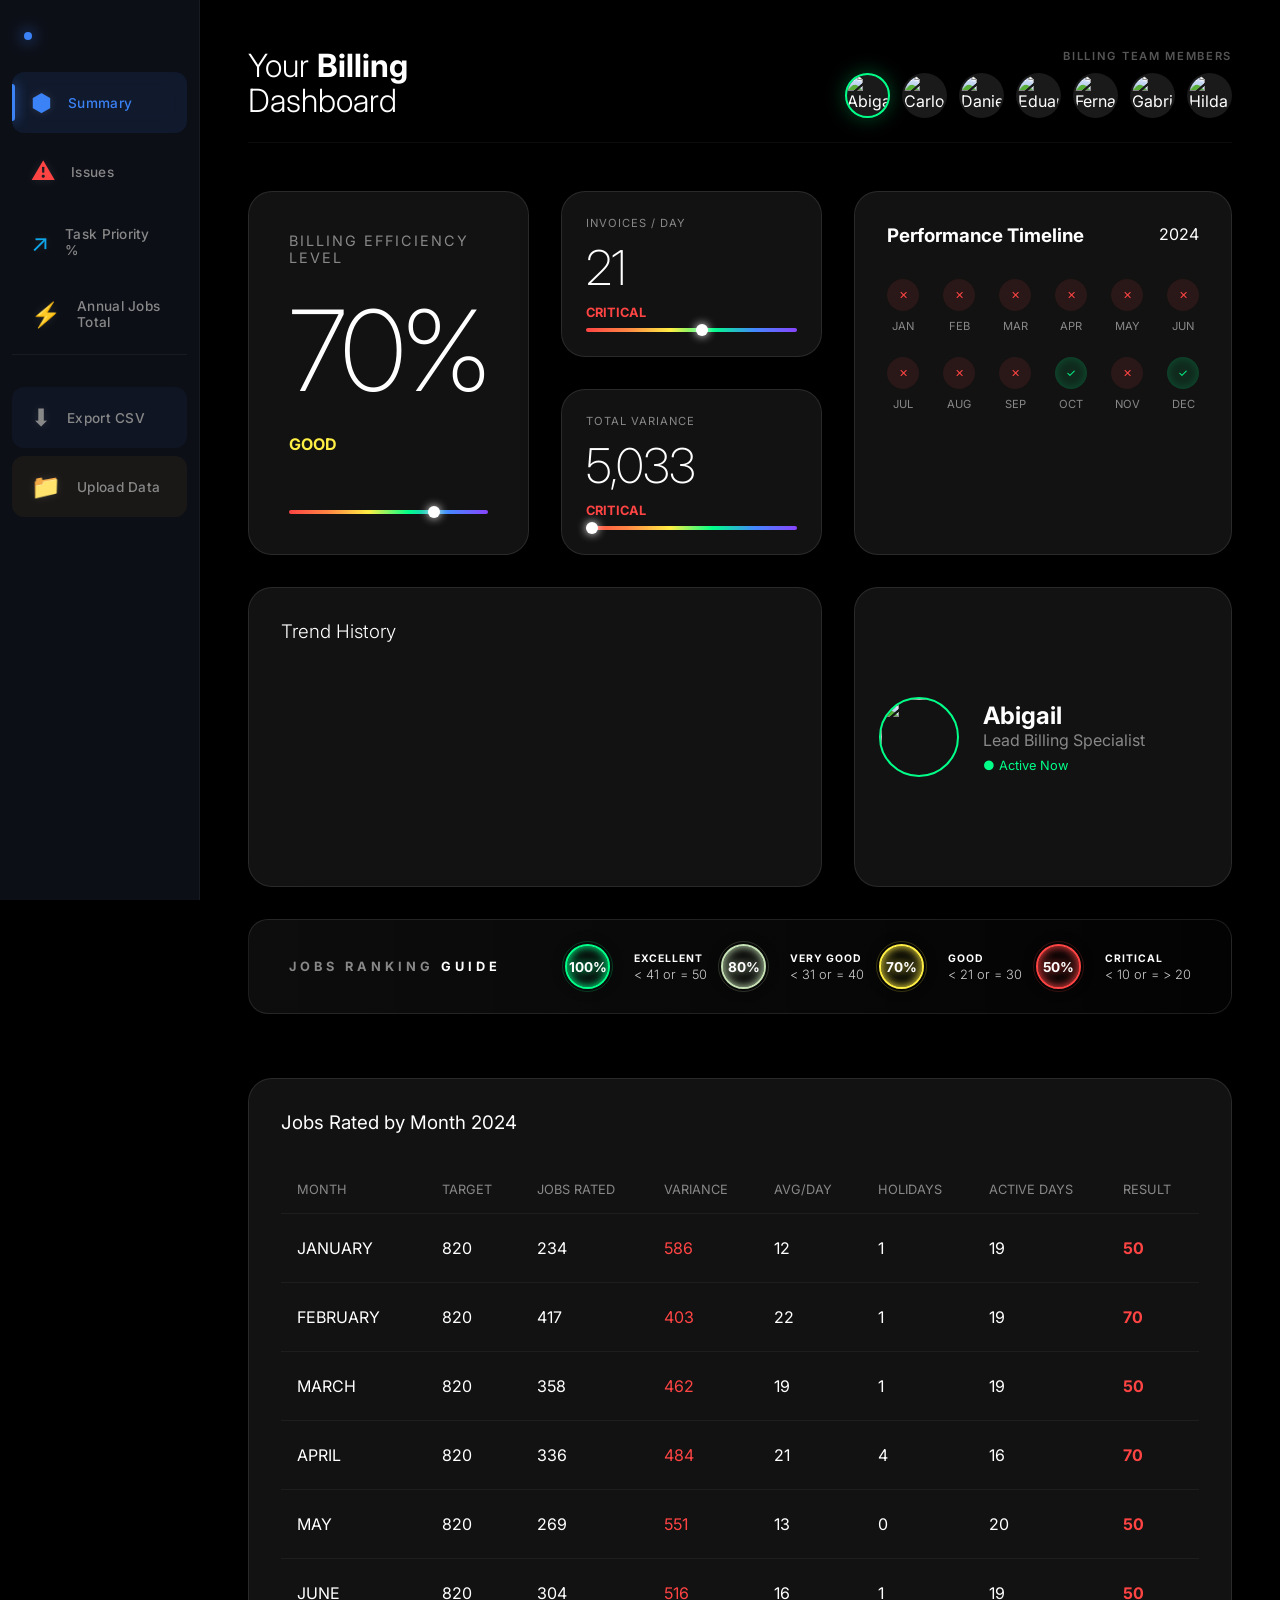
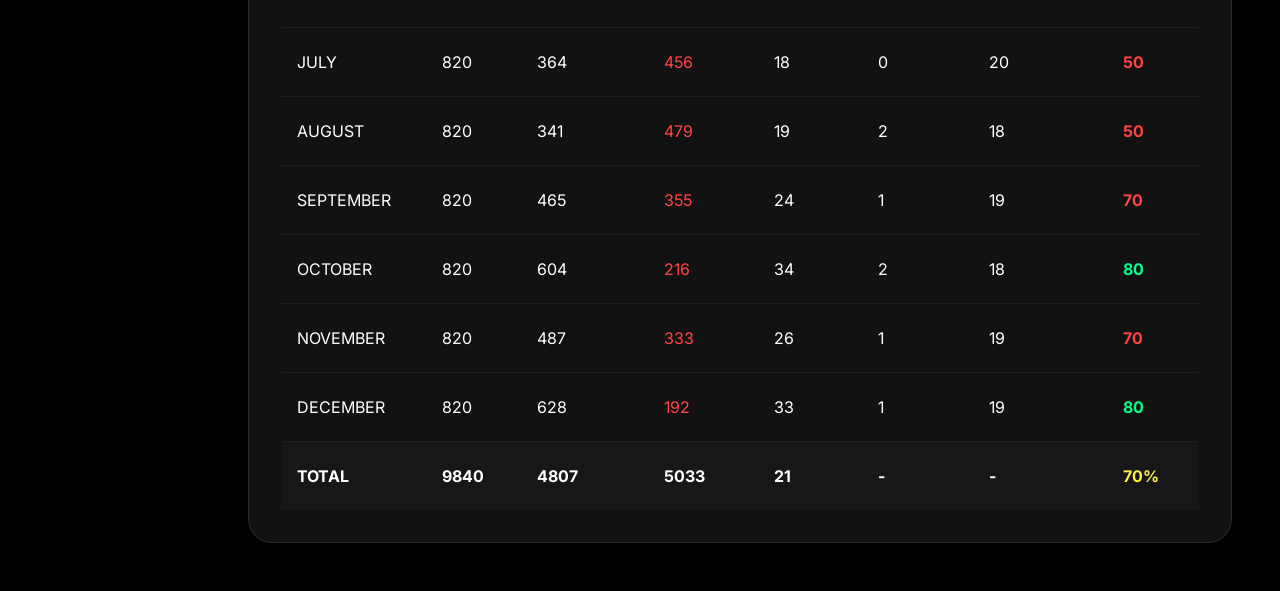
==== billing-dashboard/index.html @ cde0312e "Add files via upload" ====
<!DOCTYPE html>
<html lang="en">

<head>
    <meta charset="UTF-8">
    <meta name="viewport" content="width=device-width, initial-scale=1.0">
    <title>Billing Dashboard - Dark Neon</title>
    <link rel="stylesheet" href="styles.css">
    <link rel="preconnect" href="https://fonts.googleapis.com">
    <link href="https://fonts.googleapis.com/css2?family=Inter:wght@200;300;500;700&display=swap" rel="stylesheet">
    <script src="https://cdn.jsdelivr.net/npm/chart.js"></script>
    <script src="https://cdn.jsdelivr.net/npm/chartjs-plugin-datalabels@2"></script>
</head>

<body>
    <aside class="sidebar" id="nav-sidebar">
        <div class="nav-brand">
            <div class="brand-glow"></div>
        </div>
        <nav class="nav-menu">
            <div class="nav-item active" data-view="resumen">
                <span class="nav-icon">⬢</span>
                <span class="nav-text">Summary</span>
            </div>
            <div class="nav-item" data-view="riesgo">
                <span class="nav-icon">⚠</span>
                <span class="nav-text">Issues</span>
            </div>
            <div class="nav-item" data-view="proyeccion">
                <span class="nav-icon">↗</span>
                <span class="nav-text">Task Priority %</span>
            </div>
            <div class="nav-item" data-view="cashapps">
                <span class="nav-icon">⚡</span>
                <span class="nav-text">Annual Jobs Total</span>
            </div>

            <div style="margin-top: auto; padding-top: 2rem; border-top: 1px solid rgba(255,255,255,0.05);">
                <div class="nav-item" id="btn-export-csv" style="background: rgba(59, 130, 246, 0.05);">
                    <span class="nav-icon">⬇</span>
                    <span class="nav-text">Export CSV</span>
                </div>
                <div class="nav-item" id="btn-import-csv" style="background: rgba(251, 191, 36, 0.05);">
                    <span class="nav-icon">📁</span>
                    <span class="nav-text">Upload Data</span>
                </div>
                <input type="file" id="csv-upload" accept=".csv" style="display: none;">
            </div>
        </nav>
    </aside>

    <main class="main-content">
        <header>
            <h1 class="header-title">Your <span>Billing</span><br>Dashboard</h1>
            <div class="team-section">
                <div class="team-label">BILLING TEAM MEMBERS</div>
                <div class="team-nav" id="team-nav"></div>
            </div>
        </header>

        <div id="view-resumen" class="view-container">
            <div class="dashboard-grid">
                <!-- Left: Large Efficiency Score -->
                <div class="score-card">
                    <span class="score-label">Billing Efficiency Level</span>
                    <div class="score-value" id="efficiency-value">0</div>
                    <div class="score-status" id="efficiency-text" style="color: var(--neon-green)">EXCELLENT</div>

                    <div class="score-gradient-bar">
                        <div class="score-marker" id="score-marker" style="left: 0%;"></div>
                    </div>
                </div>

                <!-- Middle top: Two KPI Boxes as Mini Score Cards -->
                <div class="score-card-container">
                    <div class="score-card mini">
                        <span class="score-label">Invoices / Day</span>
                        <div class="score-value" id="avg-day-value">0</div>
                        <div class="score-status" id="avg-day-status" style="color: var(--neon-green)">GOOD</div>
                        <div class="score-gradient-bar">
                            <div class="score-marker" id="avg-day-marker" style="left: 0%;"></div>
                        </div>
                    </div>
                    <div class="score-card mini">
                        <span class="score-label">Total Variance</span>
                        <div class="score-value" id="total-variance-value">0</div>
                        <div class="score-status" id="variance-status" style="color: var(--neon-red)">CRITICAL</div>
                        <div class="score-gradient-bar">
                            <div class="score-marker" id="variance-marker" style="left: 0%;"></div>
                        </div>
                    </div>
                </div>

                <!-- Right: Monthly Timeline Status -->
                <div class="timeline-card">
                    <div class="timeline-header">
                        <h3>Performance Timeline</h3>
                        <span id="timeline-year">2024</span>
                    </div>
                    <div class="month-grid" id="month-grid">
                        <!-- 12 months status dots -->
                    </div>
                </div>

                <!-- Chart Section -->
                <div class="chart-card">
                    <h3 style="margin-bottom: 1.5rem; font-weight: 300;">Trend <span>History</span></h3>
                    <div style="height: 200px;">
                        <canvas id="trendChart"></canvas>
                    </div>
                </div>

                <!-- Profile Info Section -->
                <div class="score-card mini" style="flex-direction: row; align-items: center; gap: 1.5rem; grid-column: span 1;">
                    <img id="profile-pic" src="">
                    <div>
                        <h2 id="profile-name-kpi">Abigail</h2>
                        <p style="color: var(--text-secondary)">Lead Billing Specialist</p>
                        <p style="margin-top: 0.5rem; color: var(--neon-green); font-size: 0.8rem;">● Active Now</p>
                    </div>
                </div>

                <!-- Pro Horizontal Ranking Legend -->
                <div class="ranking-legend pro-horizontal">
                    <div class="legend-header">
                        <h4>JOBS RANKING <span>GUIDE</span></h4>
                    </div>
                    <div class="legend-items">
                        <div class="legend-item">
                            <div class="item-visual" style="--item-color: var(--neon-green);">
                                <span class="item-pct">100%</span>
                            </div>
                            <div class="item-info">
                                <span class="item-label">EXCELLENT</span>
                                <span class="item-range">&lt; 41 or = 50</span>
                            </div>
                        </div>
                        <div class="legend-item">
                            <div class="item-visual" style="--item-color: #c5e0b4;">
                                <span class="item-pct">80%</span>
                            </div>
                            <div class="item-info">
                                <span class="item-label">VERY GOOD</span>
                                <span class="item-range">&lt; 31 or = 40</span>
                            </div>
                        </div>
                        <div class="legend-item">
                            <div class="item-visual" style="--item-color: #ffee44;">
                                <span class="item-pct">70%</span>
                            </div>
                            <div class="item-info">
                                <span class="item-label">GOOD</span>
                                <span class="item-range">&lt; 21 or = 30</span>
                            </div>
                        </div>
                        <div class="legend-item">
                            <div class="item-visual" style="--item-color: var(--neon-red);">
                                <span class="item-pct">50%</span>
                            </div>
                            <div class="item-info">
                                <span class="item-label">CRITICAL</span>
                                <span class="item-range">&lt; 10 or = &gt; 20</span>
                            </div>
                        </div>
                    </div>
                </div>

                <!-- Detail Table -->
                <div class="history-card">
                    <h3 style="margin-bottom: 2rem; font-weight: 400;">Jobs Rated by <span>Month 2024</span></h3>
                    <table>
                        <thead>
                            <tr>
                                <th>MONTH</th>
                                <th>TARGET</th>
                                <th>JOBS RATED</th>
                                <th>VARIANCE</th>
                                <th>AVG/DAY</th>
                                <th>HOLIDAYS</th>
                                <th>ACTIVE DAYS</th>
                                <th>RESULT</th>
                            </tr>
                        </thead>
                        <tbody id="history-body-neon">
                            <!-- Data injected here -->
                        </tbody>
                    </table>
                </div>
            </div>
        </div>

        <!-- Issues View -->
        <div id="view-riesgo" class="view-container hidden">
            <div class="dashboard-grid">
                <!-- Issues KPIs Row -->
                <div style="grid-column: span 3; display: grid; grid-template-columns: 1fr 1fr 1fr; gap: 1.5rem;">
                    <div class="score-card">
                        <span class="score-label">Quality Rate</span>
                        <div class="score-value" id="risk-level-value">0%</div>
                        <div class="score-status" id="risk-level-status" style="color: var(--neon-green)">STABLE</div>
                        <div class="score-gradient-bar">
                            <div class="score-marker" id="risk-level-marker" style="left: 0%;"></div>
                        </div>
                    </div>
                    <div class="score-card">
                        <span class="score-label">Total Issues 2024</span>
                        <div class="score-value" id="total-issues-value">0</div>
                        <div class="score-status" style="color: var(--text-secondary)">ANNUAL COUNT</div>
                        <div class="score-gradient-bar">
                            <div class="score-marker" id="total-issues-marker" style="left: 0%;"></div>
                        </div>
                    </div>
                    <div class="score-card">
                        <span class="score-label">Peak Month</span>
                        <div class="score-value" id="peak-month-value">-</div>
                        <div class="score-status" id="peak-month-status" style="color: var(--neon-red)">CRITICAL</div>
                        <div class="score-gradient-bar">
                            <div class="score-marker" id="peak-month-marker" style="left: 0%;"></div>
                        </div>
                    </div>
                </div>

                <!-- Risk Chart full width -->
                <div class="chart-card" style="grid-column: span 3;">
                    <h3 style="margin-bottom: 1.5rem; font-weight: 300;">Issues <span>Trend</span>
                        <small style="font-size:0.65rem; color:#555; margin-left:0.5rem;">— click a bar for
                            details</small>
                    </h3>
                    <div style="height: 230px;">
                        <canvas id="riskTrendChart"></canvas>
                    </div>
                </div>

                <!-- Detailed Risk Table -->
                <div class="history-card" style="grid-column: span 3;">
                    <h3 style="margin-bottom: 2rem; font-weight: 400;">Issues Detailed <span>Analysis 2024</span></h3>
                    <table>
                        <thead>
                            <tr>
                                <th>MONTH</th>
                                <th>JOBS RATED</th>
                                <th>ERRORS/ISSUES</th>
                                <th>RISK %</th>
                                <th>IMPACT</th>
                                <th>STATUS</th>
                            </tr>
                        </thead>
                        <tbody id="risk-history-body">
                            <!-- Data injected here -->
                        </tbody>
                    </table>
                </div>
            </div>
        </div>

        <!-- Task Priority (Proyección) View -->
        <div id="view-proyeccion" class="view-container hidden">
            <div class="dashboard-grid">
                <!-- Priority KPIs -->
                <div style="grid-column: span 3; display: grid; grid-template-columns: 1fr 1fr; gap: 1.5rem;">
                    <div class="score-card">
                        <span class="score-label">Average Priority Score</span>
                        <div class="score-value" id="priority-avg-value">0%</div>
                        <div class="score-status" id="priority-avg-status" style="color: var(--neon-green)">
                            EXCELLENT</div>
                        <div class="score-gradient-bar">
                            <div class="score-marker" id="priority-avg-marker" style="left: 0%;"></div>
                        </div>
                    </div>
                    <div class="score-card">
                        <span class="score-label">Annual Pending %</span>
                        <div class="score-value" id="priority-pending-value">0%</div>
                        <div class="score-status" style="color: var(--text-secondary)">AVERAGE PERCENTAGE</div>
                        <div class="score-gradient-bar">
                            <div class="score-marker" id="priority-pending-marker" style="left: 0%;"></div>
                        </div>
                    </div>
                </div>

                <!-- Priority Chart -->
                <div class="chart-card" style="grid-column: span 3;">
                    <h3 style="margin-bottom: 1.5rem; font-weight: 300;">Aging Buckets <span>Distribution</span>
                    </h3>
                    <div style="height: 250px;">
                        <canvas id="priorityChart"></canvas>
                    </div>
                </div>

                <!-- Horizontal Priority Table -->
                <div class="history-card" style="grid-column: span 3; overflow-x: auto;">
                    <h3 style="margin-bottom: 2rem; font-weight: 400;">Task Priority % <span>Analysis
                            2024</span></h3>
                    <table class="horizontal-table" id="priority-table">
                        <!-- Header and data will be injected here -->
                    </table>
                </div>
            </div>
        </div>

        <!-- Annual Jobs Total (Cash Apps) View -->
        <div id="view-cashapps" class="view-container hidden">
            <div class="dashboard-grid">
                <!-- Team Goal KPIs -->
                <div style="grid-column: span 3; display: grid; grid-template-columns: 1fr 1fr; gap: 1.5rem;">
                    <div class="score-card">
                        <span class="score-label">Team Delivery Efficiency</span>
                        <div class="score-value" id="team-efficiency-value">0%</div>
                        <div class="score-status" id="team-efficiency-status" style="color: var(--neon-green)">EXCELLENT
                        </div>
                        <div class="score-gradient-bar">
                            <div class="score-marker" id="team-efficiency-marker" style="left: 0%;"></div>
                        </div>
                    </div>
                    <div class="score-card">
                        <span class="score-label">Current Month Volume</span>
                        <div class="score-value" id="team-monthly-value">0</div>
                        <div class="score-status" id="team-monthly-status" style="color: var(--text-secondary)">VS 5,740
                            TARGET</div>
                        <div class="score-gradient-bar">
                            <div class="score-marker" id="team-monthly-marker" style="left: 0%;"></div>
                        </div>
                    </div>
                </div>

                <!-- Annual Jobs Chart -->
                <div class="chart-card full-width">
                    <div
                        style="display: flex; justify-content: space-between; align-items: center; margin-bottom: 2rem;">
                        <h3 style="margin: 0; font-weight: 300; letter-spacing: 0.05em;">ANNUAL BILLING <span
                                style="color: var(--neon-cyan); font-weight: 500;">VOLUME</span></h3>
                        <div style="display: flex; align-items: center; gap: 1rem;">
                            <div class="micro-stat">
                                <span
                                    style="font-size: 0.6rem; color: #555; text-transform: uppercase; letter-spacing: 0.1em;">Global
                                    Goal</span>
                                <span style="font-size: 1rem; color: #fff; font-weight: 200;">68,880</span>
                            </div>
                            <div class="separator-v"></div>
                            <div class="micro-stat">
                                <span
                                    style="font-size: 0.6rem; color: #555; text-transform: uppercase; letter-spacing: 0.1em;">Progress</span>
                                <span id="annual-progress-pct"
                                    style="font-size: 1rem; color: var(--neon-cyan); font-weight: 600;">0%</span>
                            </div>
                        </div>
                    </div>
                    <div style="height: 380px;">
                        <canvas id="annualJobsChart"></canvas>
                    </div>
                </div>

                <!-- Annual Jobs Table -->
                <div class="history-card" style="grid-column: span 3; overflow-x: auto;">
                    <h3 style="margin-bottom: 2rem; font-weight: 400;">KPI Dashboard Data - <span>Jobs Total 2024</span>
                    </h3>
                    <table class="horizontal-table" id="annual-jobs-table">
                        <!-- Cross-team data will be injected here -->
                    </table>
                </div>
            </div>
        </div>
    </main>

    <script src="data.js"></script>
    <script src="script.js"></script>
</body>

</html>
---- billing-dashboard/styles.css ----
:root {
    --bg-color: #000000;
    --card-bg: #121212;
    --accent-glow: rgba(0, 255, 136, 0.4);
    --text-primary: #ffffff;
    --text-secondary: #888888;
    --neon-green: #00ff88;
    --neon-red: #ff4444;
    --gradient-rainbow: linear-gradient(90deg, #ff4444, #ff8844, #ffee44, #00ff88, #4488ff, #8844ff);
    --border-radius: 24px;
    --glass-border: 1px solid rgba(255, 255, 255, 0.1);
}

* {
    margin: 0;
    padding: 0;
    box-sizing: border-box;
    font-family: 'Inter', sans-serif;
}

body {
    background-color: var(--bg-color);
    color: var(--text-primary);
    min-height: 100vh;
    display: flex;
}

/* Navigation Sidebar */
.sidebar {
    width: 200px;
    background: #0d0f17;
    border-right: 1px solid rgba(255, 255, 255, 0.05);
    display: flex;
    flex-direction: column;
    height: 100vh;
    position: fixed;
    z-index: 1000;
}

.nav-brand {
    padding: 2rem 1.5rem;
    display: flex;
    align-items: center;
}

.brand-glow {
    width: 8px;
    height: 8px;
    background: #3b82f6;
    border-radius: 50%;
    box-shadow: 0 0 15px #3b82f6;
}

.nav-menu {
    display: flex;
    flex-direction: column;
    padding: 0 0.75rem;
}

.nav-item {
    display: flex;
    align-items: center;
    padding: 1rem 1.2rem;
    margin-bottom: 0.5rem;
    border-radius: 12px;
    cursor: pointer;
    transition: all 0.3s ease;
    color: var(--text-secondary);
    position: relative;
    overflow: hidden;
}

.nav-item::after {
    content: '';
    position: absolute;
    top: 0;
    left: 0;
    width: 100%;
    height: 100%;
    background: linear-gradient(90deg, rgba(255, 255, 255, 0.05) 0%, transparent 100%);
    opacity: 0;
    transition: opacity 0.3s ease;
}

.nav-item:hover {
    background: rgba(255, 255, 255, 0.04);
    color: #fff;
    transform: translateX(6px);
}

.nav-item:hover::after {
    opacity: 1;
}

.nav-item.active {
    background: rgba(59, 130, 246, 0.1);
    color: #3b82f6;
    backdrop-filter: blur(10px);
}

.nav-item.active::before {
    content: '';
    position: absolute;
    left: 0;
    top: 20%;
    bottom: 20%;
    width: 3px;
    background: #3b82f6;
    box-shadow: 0 0 12px #3b82f6;
    border-radius: 0 4px 4px 0;
}

.nav-icon {
    font-size: 1.5rem;
    margin-right: 1rem;
    transition: all 0.4s cubic-bezier(0.175, 0.885, 0.32, 1.275);
    filter: drop-shadow(0 0 5px rgba(255, 255, 255, 0.1));
    display: inline-block;
}

.nav-item:hover .nav-icon {
    transform: scale(1.25) rotate(5deg);
    color: #3b82f6;
    text-shadow: 0 0 8px rgba(59, 130, 246, 0.6);
}

/* Navigation Icon Colors */
[data-view="resumen"] .nav-icon {
    color: #3b82f6;
}

[data-view="dso"] .nav-icon {
    color: var(--neon-green);
}

[data-view="aging"] .nav-icon {
    color: #a855f7;
}

[data-view="riesgo"] .nav-icon {
    color: var(--neon-red);
}

[data-view="segmentacion"] .nav-icon {
    color: #fbbf24;
}

[data-view="proyeccion"] .nav-icon {
    color: #0ea5e9;
}

[data-view="cashapps"] .nav-icon {
    color: #ff8844;
}

.nav-item:hover[data-view="resumen"] .nav-icon {
    text-shadow: 0 0 10px rgba(59, 130, 246, 0.8);
}

.nav-item:hover[data-view="dso"] .nav-icon {
    text-shadow: 0 0 10px rgba(0, 255, 136, 0.8);
}

.nav-item:hover[data-view="aging"] .nav-icon {
    text-shadow: 0 0 10px rgba(168, 85, 247, 0.8);
}

.nav-item:hover[data-view="riesgo"] .nav-icon {
    text-shadow: 0 0 10px rgba(255, 68, 68, 0.8);
}

.nav-item:hover[data-view="segmentacion"] .nav-icon {
    text-shadow: 0 0 10px rgba(251, 191, 36, 0.8);
}

.nav-item:hover[data-view="proyeccion"] .nav-icon {
    text-shadow: 0 0 10px rgba(14, 165, 233, 0.8);
}

.nav-item:hover[data-view="cashapps"] .nav-icon {
    text-shadow: 0 0 10px rgba(255, 136, 68, 0.8);
}

.nav-text {
    font-size: 0.85rem;
    font-weight: 500;
    letter-spacing: 0.02em;
}

/* Main Content Adjustment */
.main-content {
    margin-left: 200px;
    flex: 1;
    padding: 3rem;
    max-width: 100%;
}

.view-container {
    transition: opacity 0.3s ease;
}

.hidden {
    display: none !important;
}

header {
    display: flex;
    justify-content: space-between;
    align-items: center;
    margin-bottom: 3rem;
    border-bottom: 1px solid rgba(255, 255, 255, 0.05);
    padding-bottom: 1.5rem;
}

.header-title {
    font-size: 2rem;
    font-weight: 300;
    line-height: 1.1;
}

#profile-pic {
    width: 80px;
    height: 80px;
    border-radius: 50%;
    border: 2px solid var(--neon-green);
    object-fit: cover;
    object-position: center;
}

.team-section {
    display: flex;
    flex-direction: column;
    align-items: flex-end;
    gap: 10px;
}

.team-label {
    font-size: 0.7rem;
    color: #555;
    letter-spacing: 0.15em;
    font-weight: 600;
    text-transform: uppercase;
}

.team-nav {
    display: flex;
    gap: 12px;
    align-items: center;
}

.team-icon {
    width: 45px;
    height: 45px;
    border-radius: 50%;
    background: #1a1a1a;
    display: flex;
    align-items: center;
    justify-content: center;
    cursor: pointer;
    transition: all 0.3s cubic-bezier(0.4, 0, 0.2, 1);
    border: 2px solid transparent;
    overflow: hidden;
}

.team-icon:hover {
    transform: translateY(-5px);
    box-shadow: 0 5px 15px var(--accent-glow);
}

.team-icon.active {
    border-color: var(--neon-green);
    box-shadow: 0 0 20px rgba(0, 255, 136, 0.3);
}

.team-icon img {
    width: 100%;
    height: 100%;
    object-fit: cover;
    object-position: center;
}


.header-title span {
    font-weight: 700;
    color: #fff;
}

/* Dashboard Grid */
.dashboard-grid {
    display: grid;
    grid-template-columns: 1fr 1.5fr 1fr;
    gap: 2rem;
}

/* Score Card (Reusable) */
.score-card {
    background: var(--card-bg);
    border-radius: var(--border-radius);
    padding: 2.5rem;
    position: relative;
    border: var(--glass-border);
    display: flex;
    flex-direction: column;
}

.score-card.mini {
    padding: 1.5rem;
}

.score-value {
    font-size: 7rem;
    font-weight: 200;
    margin: 1rem 0;
    letter-spacing: -4px;
}

.score-card.mini .score-value {
    font-size: 3rem;
    margin: 0.5rem 0;
    letter-spacing: -1px;
}

.score-label {
    color: var(--text-secondary);
    text-transform: uppercase;
    font-size: 0.9rem;
    letter-spacing: 2px;
}

.score-card.mini .score-label {
    font-size: 0.7rem;
    letter-spacing: 1px;
}

.score-status {
    font-weight: 700;
    text-transform: uppercase;
    font-size: 1rem;
    margin-bottom: 1rem;
}

.score-card.mini .score-status {
    font-size: 0.8rem;
    margin-bottom: 0.5rem;
}

.score-gradient-bar {
    height: 4px;
    width: 100%;
    background: var(--gradient-rainbow);
    border-radius: 10px;
    margin-top: auto;
    position: relative;
}

.score-marker {
    position: absolute;
    top: -4px;
    width: 12px;
    height: 12px;
    background: #fff;
    border-radius: 50%;
    box-shadow: 0 0 10px #fff;
    transition: left 0.5s ease;
}

/* Timeline/Monthly Section (Right) */
.timeline-card {
    background: var(--card-bg);
    border-radius: var(--border-radius);
    padding: 2rem;
    border: var(--glass-border);
}

.timeline-header {
    display: flex;
    justify-content: space-between;
    margin-bottom: 2rem;
}

.month-grid {
    display: grid;
    grid-template-columns: repeat(6, 1fr);
    gap: 1.5rem;
    text-align: center;
}

.month-item {
    display: flex;
    flex-direction: column;
    align-items: center;
    gap: 0.5rem;
}

.month-label {
    font-size: 0.7rem;
    color: var(--text-secondary);
    text-transform: uppercase;
}

.status-dot {
    width: 32px;
    height: 32px;
    border-radius: 50%;
    background: #1a1a1a;
    display: flex;
    align-items: center;
    justify-content: center;
    font-size: 0.7rem;
}

.status-dot.success {
    background: rgba(0, 255, 136, 0.1);
    color: var(--neon-green);
    box-shadow: inset 0 0 10px rgba(0, 255, 136, 0.2);
}

.status-dot.fail {
    background: rgba(255, 68, 68, 0.1);
    color: var(--neon-red);
}

/* Remove old KPI box styles as they are now score-cards */
.score-card-container {
    display: grid;
    grid-template-rows: 1fr 1fr;
    gap: 2rem;
}

/* Chart Container */
.chart-card {
    grid-column: span 2;
    background: var(--card-bg);
    border-radius: var(--border-radius);
    padding: 2rem;
    border: var(--glass-border);
    height: 300px;
}

.chart-card.full-width {
    grid-column: span 3;
    height: 450px;
    padding: 2.5rem;
    margin-bottom: 2.5rem;
}

/* Minimal Table (at bottom) */
.history-card {
    grid-column: span 3;
    background: var(--card-bg);
    border-radius: var(--border-radius);
    padding: 2rem;
    border: var(--glass-border);
}

table {
    width: 100%;
    border-collapse: collapse;
}

th {
    padding: 1rem;
    text-align: left;
    color: var(--text-secondary);
    font-weight: 400;
    font-size: 0.8rem;
}

td {
    padding: 1.5rem 1rem;
    border-top: 1px solid rgba(255, 255, 255, 0.05);
}

.glow-text {
    text-shadow: 0 0 10px rgba(255, 255, 255, 0.5);
}

/* Interactive Detail Panel */
.riesgo-detail-panel {
    padding: 1rem 1.4rem;
    background: rgba(255, 255, 255, 0.02);
    border: 1px solid rgba(255, 255, 255, 0.07);
    border-radius: 12px;
    min-height: 52px;
    display: flex;
    align-items: center;
    opacity: 0.5;
    transition: opacity 0.35s ease, border-color 0.35s ease;
}

.horizontal-table th {
    background: rgba(255, 255, 255, 0.03);
    text-align: center;
    padding: 0.8rem;
    font-size: 0.7rem;
    min-width: 100px;
}

.horizontal-table td {
    text-align: center;
    padding: 1rem 0.5rem;
    font-size: 0.85rem;
}

.horizontal-table tr td:first-child,
.horizontal-table tr th:first-child {
    text-align: left;
    background: rgba(59, 130, 246, 0.1);
    font-weight: bold;
    color: var(--text-primary);
    position: sticky;
    left: 0;
    z-index: 10;
}

.micro-stat {
    display: flex;
    flex-direction: column;
    align-items: flex-end;
}

.separator-v {
    width: 1px;
    height: 25px;
    background: rgba(255, 255, 255, 0.06);
}

/* Pro Horizontal Ranking Legend */
.ranking-legend.pro-horizontal {
    grid-column: span 3;
    background: linear-gradient(90deg, rgba(255, 255, 255, 0.05) 0%, rgba(255, 255, 255, 0.01) 100%);
    border: 1px solid rgba(255, 255, 255, 0.1);
    border-radius: 20px;
    padding: 1.5rem 2.5rem;
    display: flex;
    align-items: center;
    gap: 4rem;
    margin-bottom: 2rem;
    backdrop-filter: blur(20px);
    box-shadow: 0 10px 40px rgba(0, 0, 0, 0.3);
}

.legend-header h4 {
    font-size: 0.8rem;
    letter-spacing: 4px;
    color: var(--text-secondary);
    margin: 0;
    white-space: nowrap;
}

.legend-header h4 span {
    color: #fff;
    font-weight: 700;
}

.legend-items {
    display: flex;
    flex: 1;
    justify-content: space-between;
    align-items: center;
}

.legend-item {
    display: flex;
    align-items: center;
    gap: 1.5rem;
    transition: all 0.3s ease;
}

.legend-item:hover {
    transform: translateY(-3px);
}

.item-visual {
    width: 45px;
    height: 45px;
    border-radius: 50%;
    border: 2px solid var(--item-color);
    display: flex;
    align-items: center;
    justify-content: center;
    position: relative;
    box-shadow: 0 0 15px rgba(0, 0, 0, 0.2), inset 0 0 10px var(--item-color);
}

.item-visual::after {
    content: '';
    position: absolute;
    inset: -5px;
    border-radius: 50%;
    border: 1px solid var(--item-color);
    opacity: 0.2;
}

.item-pct {
    font-size: 0.85rem;
    font-weight: 700;
    color: #fff;
    text-shadow: 0 0 10px var(--item-color);
}

.item-info {
    display: flex;
    flex-direction: column;
    gap: 2px;
}

.item-label {
    font-size: 0.65rem;
    font-weight: 700;
    color: var(--item-color);
    letter-spacing: 1px;
}

.item-range {
    font-size: 0.8rem;
    color: #fff;
    font-weight: 300;
    opacity: 0.8;
}
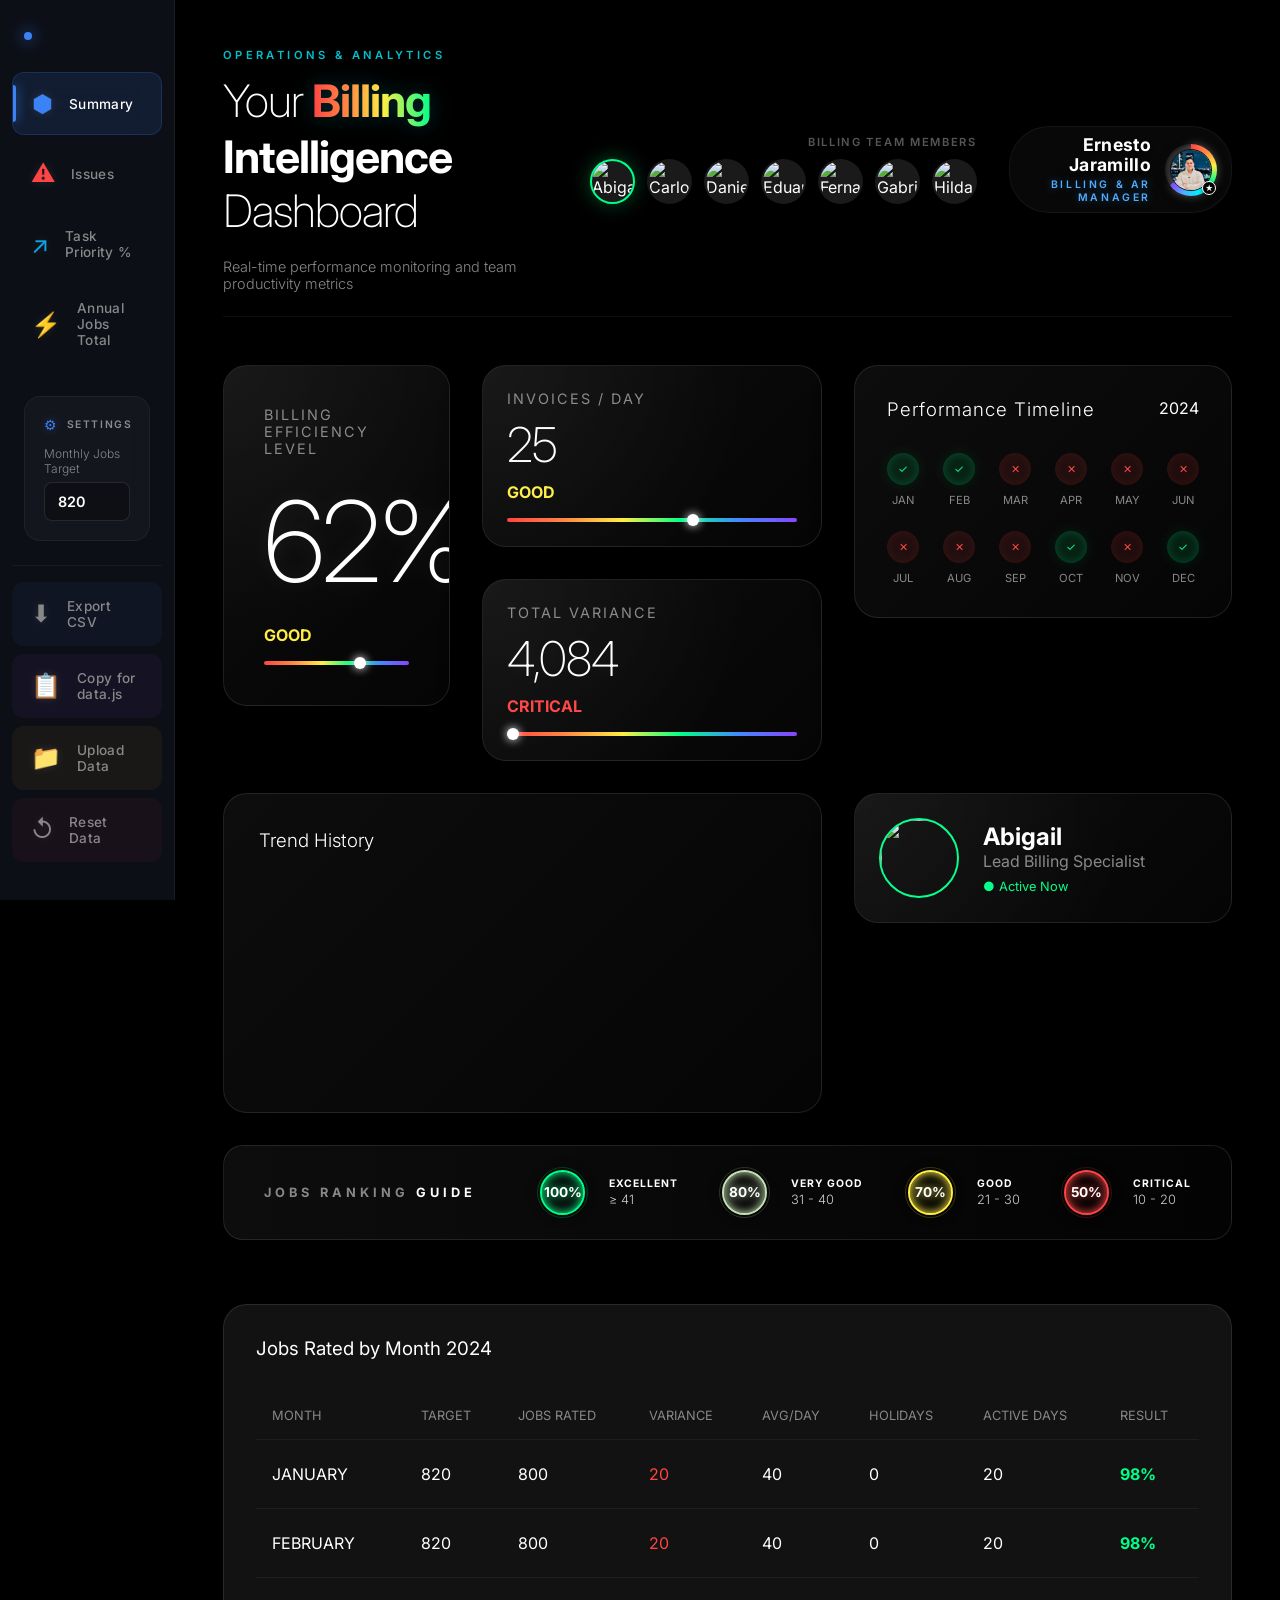
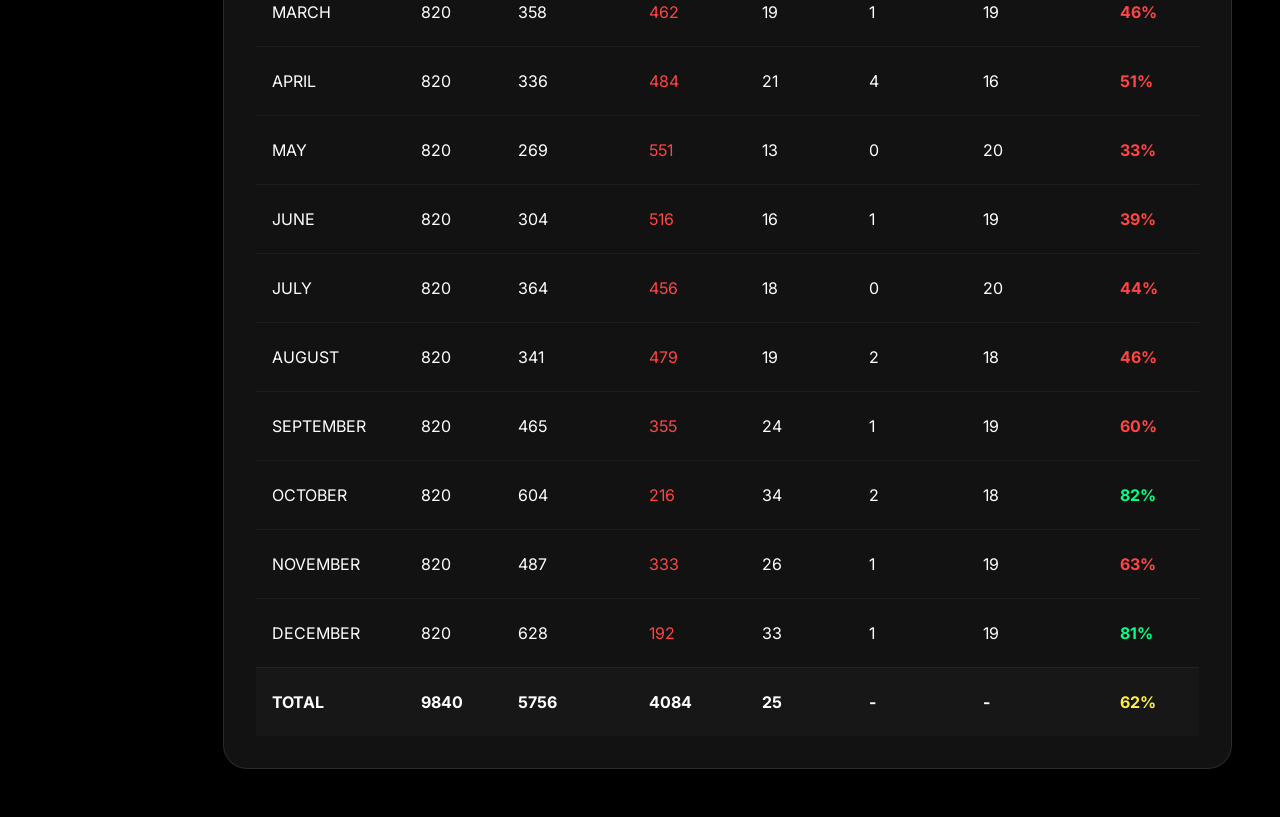
==== commit f93208b5: "Add files via upload" ====
--- a/billing-dashboard/index.html
+++ b/billing-dashboard/index.html
@@ -35,15 +35,34 @@
                 <span class="nav-text">Annual Jobs Total</span>
             </div>
 
-            <div style="margin-top: auto; padding-top: 2rem; border-top: 1px solid rgba(255,255,255,0.05);">
-                <div class="nav-item" id="btn-export-csv" style="background: rgba(59, 130, 246, 0.05);">
+            <div class="config-group">
+                <div class="config-label-container">
+                    <span class="config-icon">⚙</span>
+                    <span class="config-title">Settings</span>
+                </div>
+                <div class="config-input-wrapper">
+                    <label for="monthly-target-input">Monthly Jobs Target</label>
+                    <input type="number" id="monthly-target-input" class="config-input" value="820" step="10">
+                </div>
+            </div>
+
+            <div style="margin-top: auto; padding-top: 1rem; border-top: 1px solid rgba(255,255,255,0.05);">
+                <div class="nav-item" id="btn-export-csv" style="background: rgba(59, 130, 246, 0.05); cursor: pointer;">
                     <span class="nav-icon">⬇</span>
                     <span class="nav-text">Export CSV</span>
                 </div>
-                <div class="nav-item" id="btn-import-csv" style="background: rgba(251, 191, 36, 0.05);">
+                <div class="nav-item" id="btn-copy-permanent" style="background: rgba(168, 85, 247, 0.05); cursor: pointer;">
+                    <span class="nav-icon">📋</span>
+                    <span class="nav-text">Copy for data.js</span>
+                </div>
+                <div class="nav-item" id="btn-import-csv" style="background: rgba(251, 191, 36, 0.05); cursor: pointer;">
                     <span class="nav-icon">📁</span>
                     <span class="nav-text">Upload Data</span>
                 </div>
+                <div class="nav-item" id="btn-reset-data" style="background: rgba(239, 68, 68, 0.05);">
+                    <span class="nav-icon">↺</span>
+                    <span class="nav-text">Reset Data</span>
+                </div>
                 <input type="file" id="csv-upload" accept=".csv" style="display: none;">
             </div>
         </nav>
@@ -51,10 +70,33 @@
 
     <main class="main-content">
         <header>
-            <h1 class="header-title">Your <span>Billing</span><br>Dashboard</h1>
+            <div class="header-main-group">
+                <div class="header-context">OPERATIONS & ANALYTICS</div>
+                <h1 class="header-title">
+                    <span class="thin-text">Your</span> <span class="gradient-text">Billing</span><br>
+                    <span class="bold-text">Intelligence</span> <span class="thin-text">Dashboard</span>
+                </h1>
+                <p class="header-subtitle">Real-time performance monitoring and team productivity metrics</p>
+            </div>
             <div class="team-section">
                 <div class="team-label">BILLING TEAM MEMBERS</div>
                 <div class="team-nav" id="team-nav"></div>
+            </div>
+
+            <div class="manager-profile user-profile">
+                <div class="manager-info user-info">
+                    <div class="manager-name">Ernesto Jaramillo</div>
+                    <div class="manager-title">Billing & AR Manager</div>
+                </div>
+                <div class="user-avatar">
+                    <div class="avatar-wrapper">
+                        <div class="status-ring"></div>
+                        <img src="./ernesto-profile.png.jpeg" alt="Ernesto Jaramillo" class="manager-img" onerror="this.src='https://ui-avatars.com/api/?name=Ernesto+Jaramillo&background=00f2fe&color=0d1117'">
+                        <div class="status-badge">
+                            <span class="badge-icon">★</span>
+                        </div>
+                    </div>
+                </div>
             </div>
         </header>
 
@@ -125,14 +167,14 @@
                     <div class="legend-header">
                         <h4>JOBS RANKING <span>GUIDE</span></h4>
                     </div>
-                    <div class="legend-items">
+                    <div class="legend-items" id="ranking-legend-container">
                         <div class="legend-item">
                             <div class="item-visual" style="--item-color: var(--neon-green);">
                                 <span class="item-pct">100%</span>
                             </div>
                             <div class="item-info">
                                 <span class="item-label">EXCELLENT</span>
-                                <span class="item-range">&lt; 41 or = 50</span>
+                                <span class="item-range" id="legend-range-excellent">≥ 41</span>
                             </div>
                         </div>
                         <div class="legend-item">
@@ -141,7 +183,7 @@
                             </div>
                             <div class="item-info">
                                 <span class="item-label">VERY GOOD</span>
-                                <span class="item-range">&lt; 31 or = 40</span>
+                                <span class="item-range" id="legend-range-verygood">31 - 40</span>
                             </div>
                         </div>
                         <div class="legend-item">
@@ -150,7 +192,7 @@
                             </div>
                             <div class="item-info">
                                 <span class="item-label">GOOD</span>
-                                <span class="item-range">&lt; 21 or = 30</span>
+                                <span class="item-range" id="legend-range-good">21 - 30</span>
                             </div>
                         </div>
                         <div class="legend-item">
@@ -159,7 +201,7 @@
                             </div>
                             <div class="item-info">
                                 <span class="item-label">CRITICAL</span>
-                                <span class="item-range">&lt; 10 or = &gt; 20</span>
+                                <span class="item-range" id="legend-range-critical">10 - 20</span>
                             </div>
                         </div>
                     </div>
@@ -333,7 +375,7 @@
                                 <span
                                     style="font-size: 0.6rem; color: #555; text-transform: uppercase; letter-spacing: 0.1em;">Global
                                     Goal</span>
-                                <span style="font-size: 1rem; color: #fff; font-weight: 200;">68,880</span>
+                                <span id="global-annual-goal" style="font-size: 1rem; color: #fff; font-weight: 200;">68,880</span>
                             </div>
                             <div class="separator-v"></div>
                             <div class="micro-stat">
--- a/billing-dashboard/styles.css
+++ b/billing-dashboard/styles.css
@@ -1,531 +1,517 @@
-:root {
-    --bg-color: #000000;
-    --card-bg: #121212;
-    --accent-glow: rgba(0, 255, 136, 0.4);
-    --text-primary: #ffffff;
-    --text-secondary: #888888;
-    --neon-green: #00ff88;
-    --neon-red: #ff4444;
-    --gradient-rainbow: linear-gradient(90deg, #ff4444, #ff8844, #ffee44, #00ff88, #4488ff, #8844ff);
-    --border-radius: 24px;
-    --glass-border: 1px solid rgba(255, 255, 255, 0.1);
-}
-
-* {
-    margin: 0;
-    padding: 0;
-    box-sizing: border-box;
-    font-family: 'Inter', sans-serif;
-}
-
-body {
-    background-color: var(--bg-color);
-    color: var(--text-primary);
-    min-height: 100vh;
-    display: flex;
-}
-
-/* Navigation Sidebar */
-.sidebar {
-    width: 200px;
-    background: #0d0f17;
-    border-right: 1px solid rgba(255, 255, 255, 0.05);
-    display: flex;
-    flex-direction: column;
-    height: 100vh;
-    position: fixed;
-    z-index: 1000;
-}
-
-.nav-brand {
-    padding: 2rem 1.5rem;
-    display: flex;
-    align-items: center;
-}
-
-.brand-glow {
-    width: 8px;
-    height: 8px;
-    background: #3b82f6;
-    border-radius: 50%;
-    box-shadow: 0 0 15px #3b82f6;
-}
-
-.nav-menu {
-    display: flex;
-    flex-direction: column;
-    padding: 0 0.75rem;
-}
-
-.nav-item {
-    display: flex;
-    align-items: center;
-    padding: 1rem 1.2rem;
-    margin-bottom: 0.5rem;
-    border-radius: 12px;
-    cursor: pointer;
-    transition: all 0.3s ease;
-    color: var(--text-secondary);
-    position: relative;
-    overflow: hidden;
-}
-
-.nav-item::after {
-    content: '';
-    position: absolute;
-    top: 0;
-    left: 0;
-    width: 100%;
-    height: 100%;
-    background: linear-gradient(90deg, rgba(255, 255, 255, 0.05) 0%, transparent 100%);
-    opacity: 0;
-    transition: opacity 0.3s ease;
-}
-
-.nav-item:hover {
-    background: rgba(255, 255, 255, 0.04);
-    color: #fff;
-    transform: translateX(6px);
-}
-
-.nav-item:hover::after {
-    opacity: 1;
-}
-
-.nav-item.active {
-    background: rgba(59, 130, 246, 0.1);
-    color: #3b82f6;
-    backdrop-filter: blur(10px);
-}
-
-.nav-item.active::before {
-    content: '';
-    position: absolute;
-    left: 0;
-    top: 20%;
-    bottom: 20%;
-    width: 3px;
-    background: #3b82f6;
-    box-shadow: 0 0 12px #3b82f6;
-    border-radius: 0 4px 4px 0;
-}
-
-.nav-icon {
-    font-size: 1.5rem;
-    margin-right: 1rem;
-    transition: all 0.4s cubic-bezier(0.175, 0.885, 0.32, 1.275);
-    filter: drop-shadow(0 0 5px rgba(255, 255, 255, 0.1));
-    display: inline-block;
-}
-
-.nav-item:hover .nav-icon {
-    transform: scale(1.25) rotate(5deg);
-    color: #3b82f6;
-    text-shadow: 0 0 8px rgba(59, 130, 246, 0.6);
-}
-
-/* Navigation Icon Colors */
-[data-view="resumen"] .nav-icon {
-    color: #3b82f6;
-}
-
-[data-view="dso"] .nav-icon {
-    color: var(--neon-green);
-}
-
-[data-view="aging"] .nav-icon {
-    color: #a855f7;
-}
-
-[data-view="riesgo"] .nav-icon {
-    color: var(--neon-red);
-}
-
-[data-view="segmentacion"] .nav-icon {
-    color: #fbbf24;
-}
-
-[data-view="proyeccion"] .nav-icon {
-    color: #0ea5e9;
-}
-
-[data-view="cashapps"] .nav-icon {
-    color: #ff8844;
-}
-
-.nav-item:hover[data-view="resumen"] .nav-icon {
-    text-shadow: 0 0 10px rgba(59, 130, 246, 0.8);
-}
-
-.nav-item:hover[data-view="dso"] .nav-icon {
-    text-shadow: 0 0 10px rgba(0, 255, 136, 0.8);
-}
-
-.nav-item:hover[data-view="aging"] .nav-icon {
-    text-shadow: 0 0 10px rgba(168, 85, 247, 0.8);
-}
-
-.nav-item:hover[data-view="riesgo"] .nav-icon {
-    text-shadow: 0 0 10px rgba(255, 68, 68, 0.8);
-}
-
-.nav-item:hover[data-view="segmentacion"] .nav-icon {
-    text-shadow: 0 0 10px rgba(251, 191, 36, 0.8);
-}
-
-.nav-item:hover[data-view="proyeccion"] .nav-icon {
-    text-shadow: 0 0 10px rgba(14, 165, 233, 0.8);
-}
-
-.nav-item:hover[data-view="cashapps"] .nav-icon {
-    text-shadow: 0 0 10px rgba(255, 136, 68, 0.8);
-}
-
-.nav-text {
-    font-size: 0.85rem;
-    font-weight: 500;
-    letter-spacing: 0.02em;
-}
-
-/* Main Content Adjustment */
-.main-content {
-    margin-left: 200px;
-    flex: 1;
-    padding: 3rem;
-    max-width: 100%;
-}
-
-.view-container {
-    transition: opacity 0.3s ease;
-}
-
-.hidden {
-    display: none !important;
-}
-
-header {
-    display: flex;
-    justify-content: space-between;
-    align-items: center;
-    margin-bottom: 3rem;
-    border-bottom: 1px solid rgba(255, 255, 255, 0.05);
-    padding-bottom: 1.5rem;
-}
-
-.header-title {
-    font-size: 2rem;
-    font-weight: 300;
-    line-height: 1.1;
-}
-
-#profile-pic {
-    width: 80px;
-    height: 80px;
-    border-radius: 50%;
-    border: 2px solid var(--neon-green);
-    object-fit: cover;
-    object-position: center;
-}
-
-.team-section {
-    display: flex;
-    flex-direction: column;
-    align-items: flex-end;
-    gap: 10px;
-}
-
-.team-label {
-    font-size: 0.7rem;
-    color: #555;
-    letter-spacing: 0.15em;
-    font-weight: 600;
-    text-transform: uppercase;
-}
-
-.team-nav {
-    display: flex;
-    gap: 12px;
-    align-items: center;
-}
-
-.team-icon {
-    width: 45px;
-    height: 45px;
-    border-radius: 50%;
-    background: #1a1a1a;
-    display: flex;
-    align-items: center;
-    justify-content: center;
-    cursor: pointer;
-    transition: all 0.3s cubic-bezier(0.4, 0, 0.2, 1);
-    border: 2px solid transparent;
-    overflow: hidden;
-}
-
-.team-icon:hover {
-    transform: translateY(-5px);
-    box-shadow: 0 5px 15px var(--accent-glow);
-}
-
-.team-icon.active {
-    border-color: var(--neon-green);
-    box-shadow: 0 0 20px rgba(0, 255, 136, 0.3);
-}
-
-.team-icon img {
-    width: 100%;
-    height: 100%;
-    object-fit: cover;
-    object-position: center;
-}
-
-
-.header-title span {
-    font-weight: 700;
-    color: #fff;
-}
-
-/* Dashboard Grid */
-.dashboard-grid {
-    display: grid;
-    grid-template-columns: 1fr 1.5fr 1fr;
-    gap: 2rem;
-}
-
-/* Score Card (Reusable) */
-.score-card {
-    background: var(--card-bg);
-    border-radius: var(--border-radius);
-    padding: 2.5rem;
-    position: relative;
-    border: var(--glass-border);
-    display: flex;
-    flex-direction: column;
-}
-
-.score-card.mini {
-    padding: 1.5rem;
-}
-
-.score-value {
-    font-size: 7rem;
-    font-weight: 200;
-    margin: 1rem 0;
-    letter-spacing: -4px;
-}
-
-.score-card.mini .score-value {
-    font-size: 3rem;
-    margin: 0.5rem 0;
-    letter-spacing: -1px;
-}
-
-.score-label {
-    color: var(--text-secondary);
-    text-transform: uppercase;
-    font-size: 0.9rem;
-    letter-spacing: 2px;
-}
-
-.score-card.mini .score-label {
-    font-size: 0.7rem;
-    letter-spacing: 1px;
-}
-
-.score-status {
-    font-weight: 700;
-    text-transform: uppercase;
-    font-size: 1rem;
-    margin-bottom: 1rem;
-}
-
-.score-card.mini .score-status {
-    font-size: 0.8rem;
-    margin-bottom: 0.5rem;
-}
-
-.score-gradient-bar {
-    height: 4px;
-    width: 100%;
-    background: var(--gradient-rainbow);
-    border-radius: 10px;
-    margin-top: auto;
-    position: relative;
-}
-
-.score-marker {
-    position: absolute;
-    top: -4px;
-    width: 12px;
-    height: 12px;
-    background: #fff;
-    border-radius: 50%;
-    box-shadow: 0 0 10px #fff;
-    transition: left 0.5s ease;
-}
-
-/* Timeline/Monthly Section (Right) */
-.timeline-card {
-    background: var(--card-bg);
-    border-radius: var(--border-radius);
-    padding: 2rem;
-    border: var(--glass-border);
-}
-
-.timeline-header {
-    display: flex;
-    justify-content: space-between;
-    margin-bottom: 2rem;
-}
-
-.month-grid {
-    display: grid;
-    grid-template-columns: repeat(6, 1fr);
-    gap: 1.5rem;
-    text-align: center;
-}
-
-.month-item {
-    display: flex;
-    flex-direction: column;
-    align-items: center;
-    gap: 0.5rem;
-}
-
-.month-label {
-    font-size: 0.7rem;
-    color: var(--text-secondary);
-    text-transform: uppercase;
-}
-
-.status-dot {
-    width: 32px;
-    height: 32px;
-    border-radius: 50%;
-    background: #1a1a1a;
-    display: flex;
-    align-items: center;
-    justify-content: center;
-    font-size: 0.7rem;
-}
-
-.status-dot.success {
-    background: rgba(0, 255, 136, 0.1);
-    color: var(--neon-green);
-    box-shadow: inset 0 0 10px rgba(0, 255, 136, 0.2);
-}
-
-.status-dot.fail {
-    background: rgba(255, 68, 68, 0.1);
-    color: var(--neon-red);
-}
-
-/* Remove old KPI box styles as they are now score-cards */
-.score-card-container {
-    display: grid;
-    grid-template-rows: 1fr 1fr;
-    gap: 2rem;
-}
-
-/* Chart Container */
-.chart-card {
-    grid-column: span 2;
-    background: var(--card-bg);
-    border-radius: var(--border-radius);
-    padding: 2rem;
-    border: var(--glass-border);
-    height: 300px;
-}
-
-.chart-card.full-width {
-    grid-column: span 3;
-    height: 450px;
-    padding: 2.5rem;
-    margin-bottom: 2.5rem;
-}
-
-/* Minimal Table (at bottom) */
-.history-card {
-    grid-column: span 3;
-    background: var(--card-bg);
-    border-radius: var(--border-radius);
-    padding: 2rem;
-    border: var(--glass-border);
-}
-
-table {
-    width: 100%;
-    border-collapse: collapse;
-}
-
-th {
-    padding: 1rem;
-    text-align: left;
-    color: var(--text-secondary);
-    font-weight: 400;
-    font-size: 0.8rem;
-}
-
-td {
-    padding: 1.5rem 1rem;
-    border-top: 1px solid rgba(255, 255, 255, 0.05);
-}
-
-.glow-text {
-    text-shadow: 0 0 10px rgba(255, 255, 255, 0.5);
-}
-
-/* Interactive Detail Panel */
-.riesgo-detail-panel {
-    padding: 1rem 1.4rem;
-    background: rgba(255, 255, 255, 0.02);
-    border: 1px solid rgba(255, 255, 255, 0.07);
-    border-radius: 12px;
-    min-height: 52px;
-    display: flex;
-    align-items: center;
-    opacity: 0.5;
-    transition: opacity 0.35s ease, border-color 0.35s ease;
-}
-
-.horizontal-table th {
-    background: rgba(255, 255, 255, 0.03);
-    text-align: center;
-    padding: 0.8rem;
-    font-size: 0.7rem;
-    min-width: 100px;
-}
-
-.horizontal-table td {
-    text-align: center;
-    padding: 1rem 0.5rem;
-    font-size: 0.85rem;
-}
-
-.horizontal-table tr td:first-child,
-.horizontal-table tr th:first-child {
-    text-align: left;
-    background: rgba(59, 130, 246, 0.1);
-    font-weight: bold;
-    color: var(--text-primary);
-    position: sticky;
-    left: 0;
-    z-index: 10;
-}
-
-.micro-stat {
+:root {
+    --bg-color: #000000;
+    --card-bg: #121212;
+    --accent-glow: rgba(0, 255, 136, 0.4);
+    --text-primary: #ffffff;
+    --text-secondary: #888888;
+    --neon-green: #00ff88;
+    --neon-red: #ff4444;
+    --neon-cyan: #00f2fe;
+    --gradient-azure: linear-gradient(135deg, #00f2fe 0%, #4facfe 100%);
+    --gradient-rainbow: linear-gradient(90deg, #ff4444, #ff8844, #ffee44, #00ff88, #4488ff, #8844ff);
+    --border-radius: 24px;
+    --glass-border: 1px solid rgba(255, 255, 255, 0.1);
+}
+
+* {
+    margin: 0;
+    padding: 0;
+    box-sizing: border-box;
+    font-family: 'Inter', sans-serif;
+}
+
+body {
+    background-color: var(--bg-color);
+    color: var(--text-primary);
+    min-height: 100vh;
+    display: flex;
+}
+
+/* Navigation Sidebar */
+.sidebar {
+    width: 175px;
+    background: #0d0f17;
+    border-right: 1px solid rgba(255, 255, 255, 0.05);
+    display: flex;
+    flex-direction: column;
+    height: 100vh;
+    position: fixed;
+    z-index: 1000;
+}
+
+.nav-brand {
+    padding: 2rem 1.5rem;
+    display: flex;
+    align-items: center;
+}
+
+.brand-glow {
+    width: 8px;
+    height: 8px;
+    background: #3b82f6;
+    border-radius: 50%;
+    box-shadow: 0 0 15px #3b82f6;
+}
+
+.nav-menu {
+    display: flex;
+    flex-direction: column;
+    padding: 0 0.75rem;
+}
+
+.nav-item {
+    display: flex;
+    align-items: center;
+    padding: 1rem 1.2rem;
+    margin-bottom: 0.5rem;
+    border-radius: 12px;
+    cursor: pointer;
+    transition: all 0.3s cubic-bezier(0.4, 0, 0.2, 1);
+    color: var(--text-secondary);
+    position: relative;
+    overflow: hidden;
+}
+
+.nav-item::after {
+    content: '';
+    position: absolute;
+    top: 0;
+    left: 0;
+    width: 100%;
+    height: 100%;
+    background: linear-gradient(90deg, rgba(255, 255, 255, 0.05) 0%, transparent 100%);
+    opacity: 0;
+    transition: opacity 0.3s ease;
+}
+
+.nav-item:hover {
+    background: rgba(255, 255, 255, 0.04);
+    color: #fff;
+    transform: translateX(6px);
+}
+
+.nav-item.active {
+    background: rgba(59, 130, 246, 0.12);
+    color: #fff;
+    backdrop-filter: blur(15px);
+    border: 1px solid rgba(59, 130, 246, 0.2);
+}
+
+.nav-item.active::before {
+    content: '';
+    position: absolute;
+    left: 0;
+    top: 20%;
+    bottom: 20%;
+    width: 3px;
+    background: #3b82f6;
+    box-shadow: 0 0 12px #3b82f6;
+    border-radius: 0 4px 4px 0;
+}
+
+.nav-item:hover .nav-icon {
+    transform: scale(1.2) rotate(5deg);
+    color: #3b82f6;
+    text-shadow: 0 0 12px rgba(59, 130, 246, 0.6);
+}
+
+.nav-icon {
+    font-size: 1.5rem;
+    margin-right: 1rem;
+    transition: all 0.4s cubic-bezier(0.175, 0.885, 0.32, 1.275);
+    filter: drop-shadow(0 0 5px rgba(255, 255, 255, 0.1));
+}
+
+[data-view="resumen"] .nav-icon { color: #3b82f6; }
+[data-view="riesgo"] .nav-icon { color: var(--neon-red); }
+[data-view="proyeccion"] .nav-icon { color: #0ea5e9; }
+[data-view="cashapps"] .nav-icon { color: #ff8844; }
+
+.nav-text {
+    font-size: 0.85rem;
+    font-weight: 500;
+    letter-spacing: 0.02em;
+}
+
+/* Utilities & View Transitions */
+.view-container {
+    transition: opacity 0.3s ease;
+}
+
+.hidden {
+    display: none !important;
+}
+
+/* Main Content Adjustment */
+.main-content {
+    margin-left: 175px;
+    flex: 1;
+    padding: 3rem;
+}
+
+header {
+    display: flex;
+    justify-content: space-between;
+    align-items: center;
+    margin-bottom: 3rem;
+    border-bottom: 1px solid rgba(255, 255, 255, 0.05);
+    padding-bottom: 1.5rem;
+    gap: 2rem;
+}
+
+.manager-profile {
+    display: flex;
+    align-items: center;
+    gap: 1rem;
+    padding: 0.5rem 1rem;
+    background: rgba(255, 255, 255, 0.03);
+    border-radius: 40px;
+    border: 1px solid rgba(255, 255, 255, 0.05);
+    transition: all 0.3s ease;
+}
+
+.manager-profile:hover {
+    background: rgba(255, 255, 255, 0.06);
+    border-color: rgba(0, 242, 254, 0.3);
+    transform: translateY(-2px);
+}
+
+.manager-img {
+    width: 50px;
+    height: 50px;
+    border-radius: 50%;
+    object-fit: cover;
+    object-position: center top; /* Centers the face better if photo is tall */
+    image-rendering: -webkit-optimize-contrast; /* Improves sharpness on downscaling */
+    image-rendering: high-quality;
+    border: 2px solid var(--neon-cyan);
+    box-shadow: 0 0 10px rgba(0, 242, 254, 0.2);
+    transition: transform 0.2s cubic-bezier(0.175, 0.885, 0.32, 1.275);
+    cursor: pointer;
+}
+
+.manager-img:active {
+    transform: scale(1.4);
+}
+
+.manager-info {
+    text-align: right;
+}
+
+.manager-name {
+    font-size: 1.1rem;
+    font-weight: 700;
+    color: #ffffff;
+    line-height: 1.1;
+    margin-bottom: 4px;
+    letter-spacing: 0.02em;
+    text-shadow: 0 2px 4px rgba(0, 0, 0, 0.3);
+}
+
+.manager-title {
+    font-size: 0.65rem;
+    color: #4facfe;
+    letter-spacing: 0.25em;
+    text-transform: uppercase;
+    font-weight: 600;
+    text-shadow: 0 0 10px rgba(79, 172, 254, 0.4);
+}
+
+.header-main-group {
+    display: flex;
+    flex-direction: column;
+    gap: 0.5rem;
+}
+
+.header-context {
+    font-size: 0.7rem;
+    color: var(--neon-cyan);
+    letter-spacing: 0.3em;
+    font-weight: 600;
+    opacity: 0.8;
+}
+
+.header-title {
+    font-size: 2.8rem;
+    line-height: 1.2; /* Increased to avoid cropping */
+    letter-spacing: -1px;
+    margin: 0.2rem 0;
+}
+
+.header-title .thin-text {
+    font-weight: 200;
+    color: var(--text-primary);
+}
+
+.header-title .bold-text {
+    font-weight: 700;
+    color: var(--text-primary);
+}
+
+.header-title .gradient-text {
+    font-weight: 700;
+    background: linear-gradient(
+        to right,
+        #ff4444 0%,
+        #ff8844 15%,
+        #ffee44 30%,
+        #00ff88 50%,
+        #00f2fe 70%,
+        #4facfe 85%,
+        #7000ff 100%
+    );
+    background-size: 200% auto;
+    -webkit-background-clip: text;
+    background-clip: text;
+    -webkit-text-fill-color: transparent;
+    filter: drop-shadow(0 0 10px rgba(0, 242, 254, 0.2));
+    display: inline-block;
+    padding: 2px 0; /* Add small vertical space */
+    transition: all 0.4s cubic-bezier(0.175, 0.885, 0.32, 1.275);
+    cursor: default;
+    animation: spectrum-flow 6s linear infinite;
+}
+
+.header-title .gradient-text:hover {
+    transform: scale(1.05);
+    filter: drop-shadow(0 0 20px rgba(0, 242, 254, 0.4));
+    animation: spectrum-flow 2s linear infinite;
+}
+
+@keyframes spectrum-flow {
+    0% { background-position: 0% center; }
+    100% { background-position: 200% center; }
+}
+
+.header-subtitle {
+    font-size: 0.9rem;
+    color: var(--text-secondary);
+    font-weight: 300;
+    max-width: 400px;
+    margin-top: 0.5rem;
+}
+
+#profile-pic {
+    width: 80px;
+    height: 80px;
+    border-radius: 50%;
+    border: 2px solid var(--neon-green);
+    object-fit: cover;
+}
+
+.team-section {
     display: flex;
     flex-direction: column;
     align-items: flex-end;
-}
-
-.separator-v {
-    width: 1px;
-    height: 25px;
-    background: rgba(255, 255, 255, 0.06);
-}
-
-/* Pro Horizontal Ranking Legend */
+    gap: 10px;
+}
+
+.team-label {
+    font-size: 0.7rem;
+    color: #555;
+    letter-spacing: 0.15em;
+    font-weight: 600;
+    text-transform: uppercase;
+}
+
+.team-nav {
+    display: flex;
+    gap: 12px;
+}
+
+.team-icon {
+    width: 45px;
+    height: 45px;
+    border-radius: 50%;
+    background: #1a1a1a;
+    display: flex;
+    align-items: center;
+    justify-content: center;
+    cursor: pointer;
+    transition: all 0.3s cubic-bezier(0.4, 0, 0.2, 1);
+    border: 2px solid transparent;
+    overflow: hidden;
+}
+
+.team-icon:hover {
+    transform: translateY(-5px);
+    box-shadow: 0 5px 15px rgba(0, 255, 136, 0.2);
+}
+
+.team-icon.active {
+    border-color: var(--neon-green);
+    box-shadow: 0 0 20px rgba(0, 255, 136, 0.3);
+}
+
+.team-icon img {
+    width: 100%;
+    height: 100%;
+    object-fit: cover;
+}
+
+/* Dashboard Grid */
+.dashboard-grid {
+    display: grid;
+    grid-template-columns: 1fr 1.5fr 1fr;
+    gap: 2rem;
+    align-items: start;
+}
+
+.score-card-container {
+    display: flex;
+    flex-direction: column;
+    gap: 2rem;
+}
+
+/* Score Card */
+.score-card {
+    background: linear-gradient(135deg, rgba(255, 255, 255, 0.05) 0%, rgba(255, 255, 255, 0.02) 100%);
+    border-radius: var(--border-radius);
+    padding: 2.5rem;
+    position: relative;
+    border: var(--glass-border);
+    display: flex;
+    flex-direction: column;
+    overflow: hidden;
+    backdrop-filter: blur(15px);
+    box-shadow: 0 20px 40px rgba(0, 0, 0, 0.4);
+    transition: all 0.4s cubic-bezier(0.4, 0, 0.2, 1);
+}
+
+.score-card::before {
+    content: '';
+    position: absolute;
+    top: 0;
+    left: 0;
+    width: 100%;
+    height: 100%;
+    background: radial-gradient(circle at top left, rgba(255, 255, 255, 0.05), transparent 70%);
+}
+
+.score-card:hover {
+    transform: translateY(-8px) scale(1.02);
+    border-color: rgba(255, 255, 255, 0.2);
+    box-shadow: 0 30px 60px rgba(0, 0, 0, 0.6);
+}
+
+.score-card.mini {
+    padding: 1.5rem;
+}
+
+.score-value {
+    font-size: 7rem;
+    font-weight: 200;
+    margin: 1rem 0;
+    letter-spacing: -4px;
+    text-shadow: 0 0 20px rgba(255, 255, 255, 0.1);
+}
+
+.score-card.mini .score-value {
+    font-size: 3rem;
+    margin: 0.5rem 0;
+    letter-spacing: -1px;
+}
+
+.score-label {
+    color: var(--text-secondary);
+    text-transform: uppercase;
+    font-size: 0.9rem;
+    letter-spacing: 2px;
+}
+
+.score-status {
+    font-weight: 700;
+    text-transform: uppercase;
+    font-size: 1rem;
+    margin-bottom: 1rem;
+}
+
+.score-gradient-bar {
+    height: 4px;
+    width: 100%;
+    background: var(--gradient-rainbow);
+    border-radius: 10px;
+    margin-top: auto;
+    position: relative;
+}
+
+.score-marker {
+    position: absolute;
+    top: -4px;
+    width: 12px;
+    height: 12px;
+    background: #fff;
+    border-radius: 50%;
+    box-shadow: 0 0 10px #fff;
+    transition: left 0.6s cubic-bezier(0.34, 1.56, 0.64, 1);
+}
+
+.timeline-card {
+    background: linear-gradient(135deg, rgba(255, 255, 255, 0.05) 0%, rgba(255, 255, 255, 0.02) 100%);
+    border-radius: var(--border-radius);
+    padding: 2rem;
+    border: var(--glass-border);
+    backdrop-filter: blur(10px);
+    box-shadow: 0 20px 40px rgba(0, 0, 0, 0.4);
+}
+
+.timeline-header {
+    display: flex;
+    justify-content: space-between;
+    margin-bottom: 2rem;
+}
+
+.month-grid {
+    display: grid;
+    grid-template-columns: repeat(6, 1fr);
+    gap: 1.5rem;
+    text-align: center;
+}
+
+.chart-card {
+    grid-column: span 2;
+    background: linear-gradient(135deg, rgba(255, 255, 255, 0.05) 0%, rgba(255, 255, 255, 0.02) 100%);
+    border-radius: var(--border-radius);
+    padding: 2.2rem;
+    border: var(--glass-border);
+    height: 320px;
+    backdrop-filter: blur(10px);
+    box-shadow: 0 20px 40px rgba(0, 0, 0, 0.4);
+}
+
+.chart-card.full-width {
+    grid-column: span 3;
+    height: 450px;
+    padding: 2.5rem;
+    margin-bottom: 2.5rem;
+}
+
+.history-card {
+    grid-column: span 3;
+    background: var(--card-bg);
+    border-radius: var(--border-radius);
+    padding: 2rem;
+    border: var(--glass-border);
+}
+
+table {
+    width: 100%;
+    border-collapse: collapse;
+}
+
+th {
+    padding: 1rem;
+    text-align: left;
+    color: var(--text-secondary);
+    font-weight: 400;
+    font-size: 0.8rem;
+}
+
+td {
+    padding: 1.5rem 1rem;
+    border-top: 1px solid rgba(255, 255, 255, 0.05);
+}
+
 .ranking-legend.pro-horizontal {
     grid-column: span 3;
     background: linear-gradient(90deg, rgba(255, 255, 255, 0.05) 0%, rgba(255, 255, 255, 0.01) 100%);
@@ -540,6 +526,75 @@
     box-shadow: 0 10px 40px rgba(0, 0, 0, 0.3);
 }
 
+/* Configuration Section Styles */
+.config-group {
+    margin: 1.5rem 0.75rem;
+    padding: 1.2rem;
+    background: rgba(255, 255, 255, 0.03);
+    border: 1px solid rgba(255, 255, 255, 0.05);
+    border-radius: 16px;
+    backdrop-filter: blur(10px);
+    transition: all 0.3s ease;
+}
+
+.config-group:hover {
+    background: rgba(255, 255, 255, 0.05);
+    border-color: rgba(59, 130, 246, 0.3);
+}
+
+.config-label-container {
+    display: flex;
+    align-items: center;
+    gap: 0.6rem;
+    margin-bottom: 0.8rem;
+}
+
+.config-icon {
+    font-size: 0.9rem;
+    color: #3b82f6;
+    filter: drop-shadow(0 0 5px rgba(59, 130, 246, 0.4));
+}
+
+.config-title {
+    color: rgba(255, 255, 255, 0.5);
+    font-size: 0.65rem;
+    text-transform: uppercase;
+    letter-spacing: 0.15em;
+    font-weight: 600;
+}
+
+.config-input-wrapper {
+    position: relative;
+    display: flex;
+    flex-direction: column;
+    gap: 0.4rem;
+}
+
+.config-input-wrapper label {
+    font-size: 0.75rem;
+    color: var(--text-secondary);
+    font-weight: 300;
+}
+
+.config-input {
+    background: rgba(0, 0, 0, 0.3);
+    border: 1px solid rgba(255, 255, 255, 0.1);
+    border-radius: 8px;
+    color: #fff;
+    padding: 0.6rem 0.8rem;
+    font-size: 0.9rem;
+    font-weight: 600;
+    outline: none;
+    transition: all 0.3s cubic-bezier(0.4, 0, 0.2, 1);
+    width: 100%;
+}
+
+.config-input:focus {
+    border-color: #3b82f6;
+    background: rgba(59, 130, 246, 0.05);
+    box-shadow: 0 0 15px rgba(59, 130, 246, 0.2);
+}
+
 .legend-header h4 {
     font-size: 0.8rem;
     letter-spacing: 4px;
@@ -619,3 +674,196 @@
     opacity: 0.8;
 }
 
+/* Riesgo View & Tables */
+.riesgo-detail-panel {
+    padding: 1rem 1.4rem;
+    background: rgba(255, 255, 255, 0.02);
+    border: 1px solid rgba(255, 255, 255, 0.07);
+    border-radius: 12px;
+    min-height: 52px;
+    display: flex;
+    align-items: center;
+    opacity: 0.5;
+    transition: opacity 0.35s ease, border-color 0.35s ease;
+}
+
+.horizontal-table th {
+    background: rgba(255, 255, 255, 0.03);
+    text-align: center;
+    padding: 0.8rem;
+    font-size: 0.7rem;
+    min-width: 100px;
+}
+
+.horizontal-table td {
+    text-align: center;
+    padding: 1rem 0.5rem;
+    font-size: 0.85rem;
+}
+
+.horizontal-table tr td:first-child,
+.horizontal-table tr th:first-child {
+    text-align: left;
+    background: rgba(59, 130, 246, 0.1);
+    font-weight: bold;
+    color: var(--text-primary);
+    position: sticky;
+    left: 0;
+    z-index: 10;
+}
+
+.micro-stat {
+    display: flex;
+    flex-direction: column;
+    align-items: flex-end;
+}
+
+
+/* Performance Timeline Items */
+.month-item {
+    display: flex;
+    flex-direction: column;
+    align-items: center;
+    gap: 0.5rem;
+}
+
+.month-label {
+    font-size: 0.7rem;
+    color: var(--text-secondary);
+    text-transform: uppercase;
+}
+
+.status-dot {
+    width: 32px;
+    height: 32px;
+    border-radius: 50%;
+    background: #1a1a1a;
+    display: flex;
+    align-items: center;
+    justify-content: center;
+    font-size: 0.7rem;
+    transition: all 0.3s ease;
+}
+
+.status-dot.success {
+    background: rgba(0, 255, 136, 0.1);
+    color: var(--neon-green);
+    box-shadow: inset 0 0 10px rgba(0, 255, 136, 0.2), 0 0 15px rgba(0, 255, 136, 0.1);
+}
+
+.status-dot.fail {
+    background: rgba(255, 68, 68, 0.1);
+    color: var(--neon-red);
+    box-shadow: inset 0 0 10px rgba(255, 68, 68, 0.1);
+}
+
+.timeline-header h3 {
+    font-weight: 300;
+    letter-spacing: 1px;
+}
+
+/* AR Analytics Profile Hover Effect Classes */
+.user-profile {
+    position: relative;
+    z-index: 100;
+}
+
+.user-avatar {
+    position: relative;
+    width: 50px;
+    height: 50px;
+    display: flex;
+    align-items: center;
+    justify-content: center;
+    transition: all 0.4s cubic-bezier(0.34, 1.56, 0.64, 1);
+}
+
+.user-profile:hover .user-avatar {
+    transform: scale(3.5) translate(-30px, 40px);
+    z-index: 1000;
+}
+
+.avatar-wrapper {
+    position: relative;
+    width: 48px;
+    height: 48px;
+    border-radius: 50%;
+    padding: 3px;
+    display: flex;
+    align-items: center;
+    justify-content: center;
+    background: var(--card-bg); /* Use theme card bg */
+    box-shadow: 0 4px 12px rgba(0, 0, 0, 0.4);
+}
+
+.status-ring {
+    position: absolute;
+    inset: -2px;
+    border-radius: 50%;
+    background: conic-gradient(
+        #ff4444 0%,
+        #ff8844 11%,
+        #ffee44 22%,
+        #00ff88 33%,
+        #00f2fe 44%,
+        #4facfe 55%,
+        #8844ff 65%,
+        rgba(255, 255, 255, 0.1) 65% 100%
+    );
+    filter: drop-shadow(0 0 5px rgba(255, 255, 255, 0.3));
+    transition: transform 0.6s cubic-bezier(0.34, 1.56, 0.64, 1);
+}
+
+.user-profile:hover .status-ring {
+    transform: rotate(360deg);
+}
+
+.avatar-wrapper img.manager-img {
+    width: 100%;
+    height: 100%;
+    object-fit: cover;
+    border-radius: 50%;
+    z-index: 2;
+    border: 1.5px solid var(--card-bg);
+    box-shadow: none; /* override neon cyan */
+    cursor: default;
+}
+
+.avatar-wrapper img.manager-img:active {
+    transform: none;
+}
+
+.status-badge {
+    position: absolute;
+    bottom: -1px;
+    right: -1px;
+    width: 14px;
+    height: 14px;
+    background: #000;
+    border: 1.2px solid #fff;
+    border-radius: 50%;
+    display: flex;
+    align-items: center;
+    justify-content: center;
+    z-index: 3;
+    box-shadow: 0 2px 4px rgba(0, 0, 0, 0.5);
+    transition: all 0.3s ease;
+}
+
+.badge-icon {
+    color: #fff;
+    font-size: 8px;
+    line-height: 1;
+}
+
+.user-profile:hover .status-badge {
+    transform: scale(0.8) translate(-2px, -2px);
+}
+
+.user-info {
+    transition: opacity 0.3s ease;
+}
+
+.user-profile:hover .user-info {
+    opacity: 0.2;
+}
